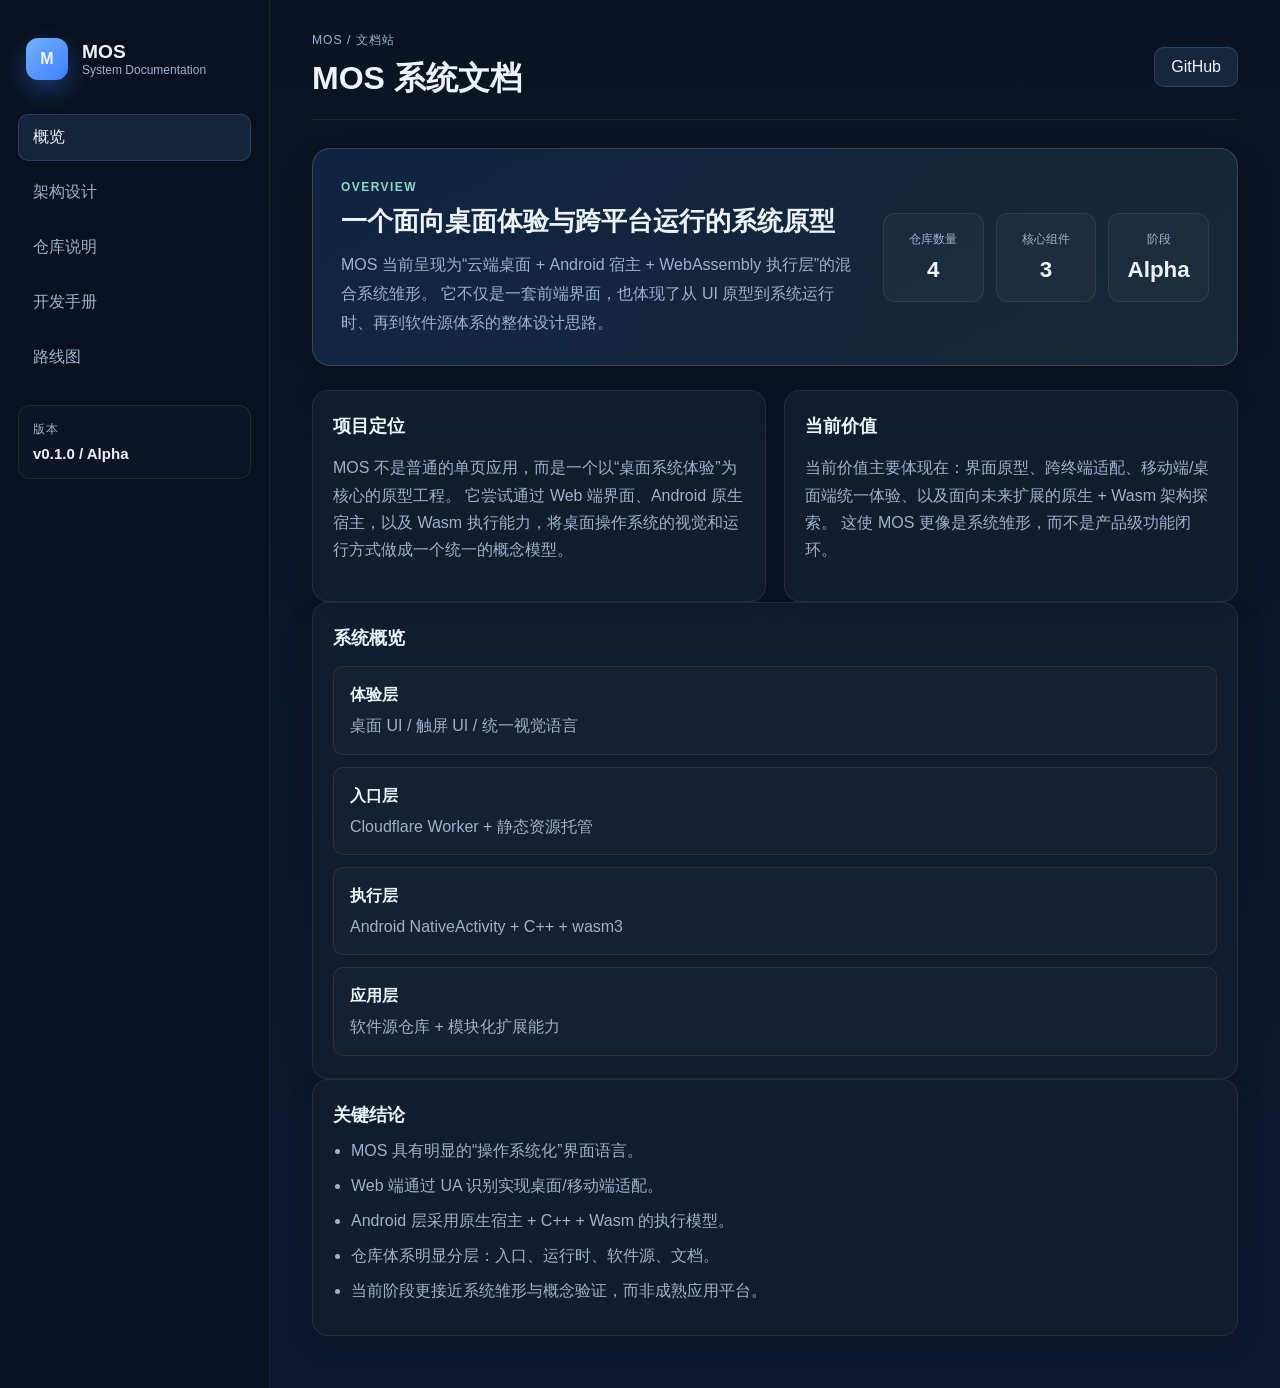
==== index.html @ e116a4de "为 mos-doc 创建 GitHub Pages 适配的完整文档站（含多页导航）" ====
<!doctype html>
<html lang="zh-CN">
  <head>
    <meta charset="utf-8" />
    <meta name="viewport" content="width=device-width, initial-scale=1" />
    <title>MOS 文档站</title>
    <meta name="description" content="MOS 系统文档站，适用于 GitHub Pages 的多页文档导航站点" />
    <link rel="stylesheet" href="./assets/style.css" />
  </head>
  <body>
    <div class="page-shell">
      <aside class="sidebar">
        <div class="brand-wrap">
          <div class="brand-mark">M</div>
          <div>
            <div class="brand-name">MOS</div>
            <div class="brand-subtitle">System Documentation</div>
          </div>
        </div>

        <nav class="nav" aria-label="主导航">
          <a class="nav-item active" href="./index.html">概览</a>
          <a class="nav-item" href="./architecture.html">架构设计</a>
          <a class="nav-item" href="./repos.html">仓库说明</a>
          <a class="nav-item" href="./development.html">开发手册</a>
          <a class="nav-item" href="./roadmap.html">路线图</a>
        </nav>

        <div class="mini-card">
          <div class="mini-label">版本</div>
          <div class="mini-value">v0.1.0 / Alpha</div>
        </div>
      </aside>

      <main class="content">
        <header class="topbar">
          <div>
            <div class="crumb">MOS / 文档站</div>
            <h1>MOS 系统文档</h1>
          </div>
          <a class="header-action" href="https://github.com/wurong10001" target="_blank" rel="noreferrer">GitHub</a>
        </header>

        <section class="hero">
          <div class="hero-text">
            <span class="eyebrow">Overview</span>
            <h2>一个面向桌面体验与跨平台运行的系统原型</h2>
            <p>
              MOS 当前呈现为“云端桌面 + Android 宿主 + WebAssembly 执行层”的混合系统雏形。
              它不仅是一套前端界面，也体现了从 UI 原型到系统运行时、再到软件源体系的整体设计思路。
            </p>
          </div>
          <div class="hero-panel">
            <div class="stat">
              <span>仓库数量</span>
              <strong>4</strong>
            </div>
            <div class="stat">
              <span>核心组件</span>
              <strong>3</strong>
            </div>
            <div class="stat">
              <span>阶段</span>
              <strong>Alpha</strong>
            </div>
          </div>
        </section>

        <section class="card-grid two-col">
          <article class="card">
            <h3>项目定位</h3>
            <p>
              MOS 不是普通的单页应用，而是一个以“桌面系统体验”为核心的原型工程。
              它尝试通过 Web 端界面、Android 原生宿主，以及 Wasm 执行能力，将桌面操作系统的视觉和运行方式做成一个统一的概念模型。
            </p>
          </article>

          <article class="card">
            <h3>当前价值</h3>
            <p>
              当前价值主要体现在：界面原型、跨终端适配、移动端/桌面端统一体验、以及面向未来扩展的原生 + Wasm 架构探索。
              这使 MOS 更像是系统雏形，而不是产品级功能闭环。
            </p>
          </article>
        </section>

        <section class="card">
          <h3>系统概览</h3>
          <div class="stack">
            <div class="stack-item">
              <span class="stack-title">体验层</span>
              <span>桌面 UI / 触屏 UI / 统一视觉语言</span>
            </div>
            <div class="stack-item">
              <span class="stack-title">入口层</span>
              <span>Cloudflare Worker + 静态资源托管</span>
            </div>
            <div class="stack-item">
              <span class="stack-title">执行层</span>
              <span>Android NativeActivity + C++ + wasm3</span>
            </div>
            <div class="stack-item">
              <span class="stack-title">应用层</span>
              <span>软件源仓库 + 模块化扩展能力</span>
            </div>
          </div>
        </section>

        <section class="card">
          <h3>关键结论</h3>
          <ul class="bullet-list">
            <li>MOS 具有明显的“操作系统化”界面语言。</li>
            <li>Web 端通过 UA 识别实现桌面/移动端适配。</li>
            <li>Android 层采用原生宿主 + C++ + Wasm 的执行模型。</li>
            <li>仓库体系明显分层：入口、运行时、软件源、文档。</li>
            <li>当前阶段更接近系统雏形与概念验证，而非成熟应用平台。</li>
          </ul>
        </section>
      </main>
    </div>
  </body>
</html>
---- assets/style.css ----
:root {
  --bg: #0b1220;
  --bg-soft: #101b2d;
  --panel: #121d2f;
  --panel-strong: #17263f;
  --line: rgba(255,255,255,0.08);
  --line-strong: rgba(255,255,255,0.15);
  --text: #edf4ff;
  --muted: #9eb2cc;
  --primary: #78b0ff;
  --primary-strong: #3c7fff;
  --accent: #8bd8c7;
  --shadow: rgba(0, 0, 0, 0.2);
}

* { box-sizing: border-box; }
html { scroll-behavior: smooth; }
body {
  margin: 0;
  min-height: 100vh;
  background: linear-gradient(180deg, #0a1321 0%, #0d1830 100%);
  color: var(--text);
  font-family: "Segoe UI", "PingFang SC", "Microsoft YaHei", sans-serif;
}

a { color: inherit; text-decoration: none; }

.page-shell {
  display: grid;
  grid-template-columns: 270px minmax(0, 1fr);
  min-height: 100vh;
}

.sidebar {
  background: rgba(10, 18, 32, 0.98);
  border-right: 1px solid var(--line);
  padding: 28px 18px;
}

.brand-wrap {
  display: flex;
  align-items: center;
  gap: 14px;
  padding: 10px 8px 24px;
}

.brand-mark {
  width: 42px;
  height: 42px;
  border-radius: 12px;
  background: linear-gradient(135deg, var(--primary), var(--primary-strong));
  display: grid;
  place-items: center;
  font-weight: 800;
  box-shadow: 0 10px 25px rgba(60, 127, 255, 0.35);
}

.brand-name {
  font-size: 1.2rem;
  font-weight: 700;
}

.brand-subtitle {
  color: var(--muted);
  font-size: 0.75rem;
}

.nav {
  display: grid;
  gap: 8px;
  margin-top: 10px;
}

.nav-item {
  display: block;
  padding: 12px 14px;
  border-radius: 10px;
  color: var(--muted);
  border: 1px solid transparent;
  transition: 0.2s ease;
}

.nav-item:hover,
.nav-item.active {
  background: rgba(120, 176, 255, 0.12);
  color: var(--text);
  border-color: rgba(120, 176, 255, 0.2);
}

.mini-card {
  margin-top: 24px;
  padding: 16px 14px;
  border: 1px solid var(--line);
  border-radius: 12px;
  background: rgba(255,255,255,0.02);
}

.mini-label {
  color: var(--muted);
  font-size: 0.72rem;
  margin-bottom: 8px;
  letter-spacing: 0.08em;
  text-transform: uppercase;
}

.mini-value {
  font-size: 0.94rem;
  font-weight: 600;
}

.content {
  padding: 32px 42px 52px;
}

.topbar {
  display: flex;
  justify-content: space-between;
  align-items: center;
  padding-bottom: 18px;
  border-bottom: 1px solid var(--line);
}

.crumb {
  color: var(--muted);
  font-size: 0.76rem;
  letter-spacing: 0.08em;
  text-transform: uppercase;
}

h1 {
  margin: 8px 0 0;
  font-size: clamp(2rem, 2vw, 2.5rem);
}

h2 {
  margin: 0 0 12px;
  font-size: clamp(1.6rem, 2vw, 2.2rem);
}

h3 {
  margin-top: 0;
  margin-bottom: 10px;
  font-size: 1.15rem;
}

.header-action {
  display: inline-flex;
  align-items: center;
  justify-content: center;
  padding: 10px 16px;
  border-radius: 10px;
  background: rgba(120, 176, 255, 0.12);
  border: 1px solid rgba(120, 176, 255, 0.2);
}

.hero {
  margin-top: 28px;
  display: grid;
  grid-template-columns: 1.6fr 1fr;
  gap: 20px;
  background: linear-gradient(135deg, rgba(60,127,255,0.14), rgba(139,216,199,0.1));
  border: 1px solid var(--line-strong);
  border-radius: 18px;
  padding: 28px;
  box-shadow: 0 20px 35px var(--shadow);
}

.eyebrow {
  display: inline-block;
  margin-bottom: 10px;
  color: var(--accent);
  font-size: 0.75rem;
  font-weight: 700;
  letter-spacing: 0.12em;
  text-transform: uppercase;
}

.hero-text p {
  color: var(--muted);
  line-height: 1.8;
  margin: 0;
}

.hero-panel {
  display: grid;
  grid-template-columns: repeat(3, minmax(0, 1fr));
  gap: 12px;
  align-content: center;
}

.stat {
  padding: 18px 14px;
  border: 1px solid var(--line);
  border-radius: 12px;
  background: rgba(255,255,255,0.03);
  text-align: center;
}

.stat span {
  display: block;
  color: var(--muted);
  font-size: 0.72rem;
  margin-bottom: 10px;
}

.stat strong {
  font-size: 1.4rem;
}

.card-grid {
  display: grid;
  gap: 18px;
  margin-top: 24px;
}

.two-col {
  grid-template-columns: repeat(2, minmax(0, 1fr));
}

.card {
  background: rgba(18, 29, 47, 0.9);
  border: 1px solid var(--line);
  border-radius: 16px;
  padding: 22px 20px;
  box-shadow: 0 12px 30px rgba(0,0,0,0.12);
}

.card p,
.card li,
.card span {
  color: var(--muted);
  line-height: 1.7;
}

.stack {
  display: grid;
  gap: 12px;
  margin-top: 16px;
}

.stack-item {
  display: grid;
  gap: 4px;
  padding: 14px 16px;
  border: 1px solid var(--line);
  border-radius: 10px;
  background: rgba(255,255,255,0.02);
}

.stack-title {
  color: var(--text) !important;
  font-weight: 700;
}

.bullet-list,
.number-list {
  margin: 8px 0 0 18px;
  padding: 0;
}

.bullet-list li,
.number-list li {
  margin-bottom: 8px;
}

.compact li {
  margin-bottom: 6px;
}

.code-block {
  margin: 14px 0 0;
  padding: 16px 18px;
  border-radius: 12px;
  background: rgba(6, 11, 22, 0.8);
  border: 1px solid var(--line);
  color: #dfefff;
  font-family: "Consolas", "SFMono-Regular", monospace;
  white-space: pre-wrap;
  overflow-x: auto;
}

.layer-diagram {
  display: grid;
  grid-template-columns: repeat(4, minmax(0, 1fr));
  gap: 12px;
  margin-top: 18px;
}

.layer-box {
  display: grid;
  gap: 10px;
  padding: 18px 14px;
  min-height: 110px;
  border: 1px solid var(--line);
  border-radius: 12px;
  background: rgba(255,255,255,0.02);
}

.layer-name {
  color: var(--text) !important;
  font-weight: 700;
}

.milestone {
  min-height: 180px;
}

.phase {
  display: inline-block;
  margin-bottom: 8px;
  padding: 5px 10px;
  border-radius: 999px;
  background: rgba(139,216,199,0.12);
  color: var(--accent);
  font-size: 0.72rem;
  letter-spacing: 0.08em;
  text-transform: uppercase;
}

@media (max-width: 980px) {
  .page-shell {
    grid-template-columns: 1fr;
  }

  .sidebar {
    border-right: 0;
    border-bottom: 1px solid var(--line);
  }

  .content {
    padding: 24px 18px 40px;
  }

  .hero,
  .two-col,
  .layer-diagram {
    grid-template-columns: 1fr;
  }

  .hero-panel {
    grid-template-columns: repeat(3, minmax(0, 1fr));
  }
}

@media (max-width: 620px) {
  .hero-panel {
    grid-template-columns: 1fr;
  }

  .topbar {
    flex-direction: column;
    align-items: flex-start;
    gap: 12px;
  }
}
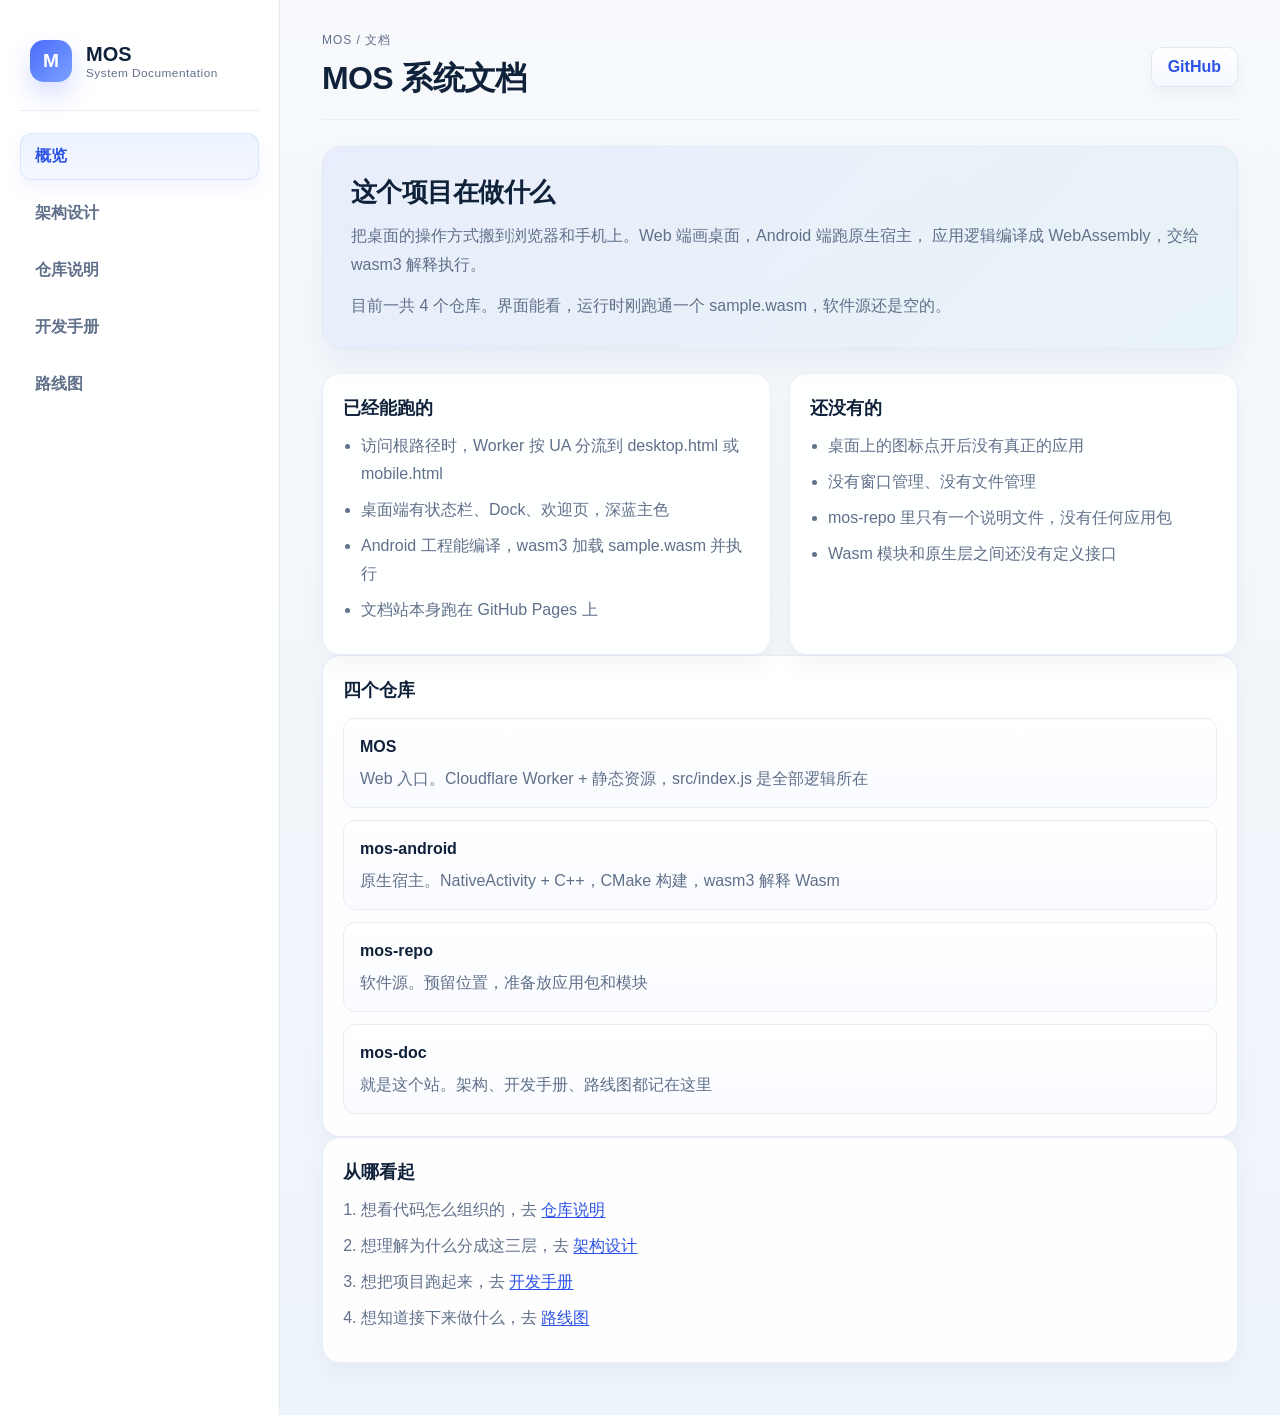
==== commit 58ce8f32: "重写文档站文案：改用具体事实描述现状，去掉空泛总结与装饰性模块" ====
--- a/index.html
+++ b/index.html
@@ -3,8 +3,8 @@
   <head>
     <meta charset="utf-8" />
     <meta name="viewport" content="width=device-width, initial-scale=1" />
-    <title>MOS 文档站</title>
-    <meta name="description" content="MOS 系统文档站，适用于 GitHub Pages 的多页文档导航站点" />
+    <title>MOS 文档</title>
+    <meta name="description" content="MOS 系统文档：Web 桌面入口、Android 原生宿主与 Wasm 运行时的现状说明" />
     <link rel="stylesheet" href="./assets/style.css" />
   </head>
   <body>
@@ -25,17 +25,12 @@
           <a class="nav-item" href="./development.html">开发手册</a>
           <a class="nav-item" href="./roadmap.html">路线图</a>
         </nav>
-
-        <div class="mini-card">
-          <div class="mini-label">版本</div>
-          <div class="mini-value">v0.1.0 / Alpha</div>
-        </div>
       </aside>
 
       <main class="content">
         <header class="topbar">
           <div>
-            <div class="crumb">MOS / 文档站</div>
+            <div class="crumb">MOS / 文档</div>
             <h1>MOS 系统文档</h1>
           </div>
           <a class="header-action" href="https://github.com/wurong10001" target="_blank" rel="noreferrer">GitHub</a>
@@ -43,329 +38,71 @@
 
         <section class="hero">
           <div class="hero-text">
-            <span class="eyebrow">Overview</span>
-            <h2>一个面向桌面体验与跨平台运行的系统原型</h2>
+            <h2>这个项目在做什么</h2>
             <p>
-              MOS 当前呈现为“云端桌面 + Android 宿主 + WebAssembly 执行层”的混合系统雏形。
-              它不仅是一套前端界面，也体现了从 UI 原型到系统运行时、再到软件源体系的整体设计思路。
+              把桌面的操作方式搬到浏览器和手机上。Web 端画桌面，Android 端跑原生宿主，
+              应用逻辑编译成 WebAssembly，交给 wasm3 解释执行。
             </p>
-          </div>
-          <div class="hero-panel">
-            <div class="stat">
-              <span>仓库数量</span>
-              <strong>4</strong>
-            </div>
-            <div class="stat">
-              <span>核心组件</span>
-              <strong>3</strong>
-            </div>
-            <div class="stat">
-              <span>阶段</span>
-              <strong>Alpha</strong>
-            </div>
+            <p>
+              目前一共 4 个仓库。界面能看，运行时刚跑通一个 sample.wasm，软件源还是空的。
+            </p>
           </div>
         </section>
 
         <section class="card-grid two-col">
           <article class="card">
-            <h3>项目定位</h3>
-            <p>
-              MOS 不是普通的单页应用，而是一个以“桌面系统体验”为核心的原型工程。
-              它尝试通过 Web 端界面、Android 原生宿主，以及 Wasm 执行能力，将桌面操作系统的视觉和运行方式做成一个统一的概念模型。
-            </p>
+            <h3>已经能跑的</h3>
+            <ul class="bullet-list">
+              <li>访问根路径时，Worker 按 UA 分流到 desktop.html 或 mobile.html</li>
+              <li>桌面端有状态栏、Dock、欢迎页，深蓝主色</li>
+              <li>Android 工程能编译，wasm3 加载 sample.wasm 并执行</li>
+              <li>文档站本身跑在 GitHub Pages 上</li>
+            </ul>
           </article>
 
           <article class="card">
-            <h3>当前价值</h3>
-            <p>
-              当前价值主要体现在：界面原型、跨终端适配、移动端/桌面端统一体验、以及面向未来扩展的原生 + Wasm 架构探索。
-              这使 MOS 更像是系统雏形，而不是产品级功能闭环。
-            </p>
+            <h3>还没有的</h3>
+            <ul class="bullet-list">
+              <li>桌面上的图标点开后没有真正的应用</li>
+              <li>没有窗口管理、没有文件管理</li>
+              <li>mos-repo 里只有一个说明文件，没有任何应用包</li>
+              <li>Wasm 模块和原生层之间还没有定义接口</li>
+            </ul>
           </article>
         </section>
 
         <section class="card">
-          <h3>系统概览</h3>
+          <h3>四个仓库</h3>
           <div class="stack">
             <div class="stack-item">
-              <span class="stack-title">体验层</span>
-              <span>桌面 UI / 触屏 UI / 统一视觉语言</span>
+              <span class="stack-title">MOS</span>
+              <span>Web 入口。Cloudflare Worker + 静态资源，src/index.js 是全部逻辑所在</span>
             </div>
             <div class="stack-item">
-              <span class="stack-title">入口层</span>
-              <span>Cloudflare Worker + 静态资源托管</span>
+              <span class="stack-title">mos-android</span>
+              <span>原生宿主。NativeActivity + C++，CMake 构建，wasm3 解释 Wasm</span>
             </div>
             <div class="stack-item">
-              <span class="stack-title">执行层</span>
-              <span>Android NativeActivity + C++ + wasm3</span>
+              <span class="stack-title">mos-repo</span>
+              <span>软件源。预留位置，准备放应用包和模块</span>
             </div>
             <div class="stack-item">
-              <span class="stack-title">应用层</span>
-              <span>软件源仓库 + 模块化扩展能力</span>
+              <span class="stack-title">mos-doc</span>
+              <span>就是这个站。架构、开发手册、路线图都记在这里</span>
             </div>
           </div>
         </section>
 
         <section class="card">
-          <h3>关键结论</h3>
-          <ul class="bullet-list">
-            <li>MOS 具有明显的“操作系统化”界面语言。</li>
-            <li>Web 端通过 UA 识别实现桌面/移动端适配。</li>
-            <li>Android 层采用原生宿主 + C++ + Wasm 的执行模型。</li>
-            <li>仓库体系明显分层：入口、运行时、软件源、文档。</li>
-            <li>当前阶段更接近系统雏形与概念验证，而非成熟应用平台。</li>
-          </ul>
+          <h3>从哪看起</h3>
+          <ol class="number-list">
+            <li>想看代码怎么组织的，去 <a href="./repos.html">仓库说明</a></li>
+            <li>想理解为什么分成这三层，去 <a href="./architecture.html">架构设计</a></li>
+            <li>想把项目跑起来，去 <a href="./development.html">开发手册</a></li>
+            <li>想知道接下来做什么，去 <a href="./roadmap.html">路线图</a></li>
+          </ol>
         </section>
       </main>
     </div>
   </body>
 </html>
-
-
-
-
-
-
-
-
-
-
-
-
-
-
-
-
-
-
-
-
-
-
-
-
-
-
-
-
-
-
-
-
-
-
-
-
-
-
-
-
-
-
-
-
-
-
-
-
-
-
-
-
-
-
-
-
-
-
-
-
-
-
-
-
-
-
-
-
-
-
-
-
-
-
-
-
-
-
-
-
-
-
-
-
-
-
-
-
-
-
-
-
-
-
-
-
-
-
-
-
-
-
-
-
-
-
-
-
-
-
-
-
-
-
-
-
-
-
-
-
-
-
-
-
-
-
-
-
-
-
-
-
-
-
-
-
-
-
-
-
-
-
-
-
-
-
-
-
-
-
-
-
-
-
-
-
-
-
-
-
-
-
-
-
-
-
-
-
-
-
-
-
-
-
-
-
-
-
-
-
-
-
-
-
-
-
-
-
-
-
-
-
-
-
-
-
-
-
-
-
-
-
-
-
-
-
-
-
-
-
-
-
-
-
-
-
-
-
-
-
-
-
-
-
-
-
-
-
-
-
-
-
-
-
-
-
-
-
-
-
-
-
-
-
-
-
-
-
-
--- a/assets/style.css
+++ b/assets/style.css
@@ -1,16 +1,20 @@
 :root {
-  --bg: #0b1220;
-  --bg-soft: #101b2d;
-  --panel: #121d2f;
-  --panel-strong: #17263f;
-  --line: rgba(255,255,255,0.08);
-  --line-strong: rgba(255,255,255,0.15);
-  --text: #edf4ff;
-  --muted: #9eb2cc;
-  --primary: #78b0ff;
-  --primary-strong: #3c7fff;
-  --accent: #8bd8c7;
-  --shadow: rgba(0, 0, 0, 0.2);
+  --bg: #f5f7fb;
+  --bg-strong: #eef3fb;
+  --panel: #ffffff;
+  --panel-soft: #f8fbff;
+  --line: #e8edf5;
+  --line-strong: #dfe9f4;
+  --text: #1f2d3d;
+  --text-strong: #10213a;
+  --muted: #60708a;
+  --primary: #4b6bfb;
+  --primary-soft: #edf3ff;
+  --primary-strong: #2d53e6;
+  --accent: #18b4a7;
+  --warning: #fbbf24;
+  --shadow: rgba(31, 45, 61, 0.08);
+  --shadow-strong: rgba(31, 45, 61, 0.12);
 }
 
 * { box-sizing: border-box; }
@@ -18,94 +22,86 @@
 body {
   margin: 0;
   min-height: 100vh;
-  background: linear-gradient(180deg, #0a1321 0%, #0d1830 100%);
+  background: linear-gradient(180deg, #f7f9fc 0%, #eef4fb 100%);
   color: var(--text);
-  font-family: "Segoe UI", "PingFang SC", "Microsoft YaHei", sans-serif;
+  font-family: "Segoe UI", "PingFang SC", "Microsoft YaHei", "Helvetica Neue", sans-serif;
 }
 
 a { color: inherit; text-decoration: none; }
 
 .page-shell {
   display: grid;
-  grid-template-columns: 270px minmax(0, 1fr);
+  grid-template-columns: 280px minmax(0, 1fr);
   min-height: 100vh;
 }
 
 .sidebar {
-  background: rgba(10, 18, 32, 0.98);
+  background: rgba(255, 255, 255, 0.96);
   border-right: 1px solid var(--line);
-  padding: 28px 18px;
+  padding: 28px 20px;
+  box-shadow: inset -1px 0 0 rgba(30, 41, 59, 0.02);
 }
 
 .brand-wrap {
   display: flex;
   align-items: center;
   gap: 14px;
-  padding: 10px 8px 24px;
+  padding: 12px 10px 28px;
+  border-bottom: 1px solid var(--line);
 }
 
 .brand-mark {
   width: 42px;
   height: 42px;
-  border-radius: 12px;
-  background: linear-gradient(135deg, var(--primary), var(--primary-strong));
+  border-radius: 14px;
+  background: linear-gradient(135deg, var(--primary), #7aa2ff);
+  color: #fff;
   display: grid;
   place-items: center;
   font-weight: 800;
-  box-shadow: 0 10px 25px rgba(60, 127, 255, 0.35);
+  font-size: 1.2rem;
+  box-shadow: 0 12px 24px rgba(75, 107, 251, 0.22);
 }
 
 .brand-name {
-  font-size: 1.2rem;
-  font-weight: 700;
+  font-size: 1.25rem;
+  font-weight: 700;
+  color: var(--text-strong);
 }
 
 .brand-subtitle {
   color: var(--muted);
-  font-size: 0.75rem;
+  font-size: 0.74rem;
+  letter-spacing: 0.04em;
 }
 
 .nav {
   display: grid;
-  gap: 8px;
-  margin-top: 10px;
+  gap: 10px;
+  margin-top: 22px;
 }
 
 .nav-item {
   display: block;
   padding: 12px 14px;
-  border-radius: 10px;
+  border-radius: 12px;
   color: var(--muted);
   border: 1px solid transparent;
-  transition: 0.2s ease;
-}
-
-.nav-item:hover,
+  transition: all 0.2s ease;
+  font-weight: 600;
+}
+
+.nav-item:hover {
+  background: var(--primary-soft);
+  border-color: rgba(75, 107, 251, 0.1);
+  color: var(--primary-strong);
+}
+
 .nav-item.active {
-  background: rgba(120, 176, 255, 0.12);
-  color: var(--text);
-  border-color: rgba(120, 176, 255, 0.2);
-}
-
-.mini-card {
-  margin-top: 24px;
-  padding: 16px 14px;
-  border: 1px solid var(--line);
-  border-radius: 12px;
-  background: rgba(255,255,255,0.02);
-}
-
-.mini-label {
-  color: var(--muted);
-  font-size: 0.72rem;
-  margin-bottom: 8px;
-  letter-spacing: 0.08em;
-  text-transform: uppercase;
-}
-
-.mini-value {
-  font-size: 0.94rem;
-  font-weight: 600;
+  background: linear-gradient(180deg, var(--primary-soft) 0%, #f3f7ff 100%);
+  border-color: rgba(75, 107, 251, 0.12);
+  color: var(--primary-strong);
+  box-shadow: 0 8px 18px rgba(75, 107, 251, 0.08);
 }
 
 .content {
@@ -122,25 +118,30 @@
 
 .crumb {
   color: var(--muted);
-  font-size: 0.76rem;
+  font-size: 0.75rem;
   letter-spacing: 0.08em;
   text-transform: uppercase;
 }
 
 h1 {
   margin: 8px 0 0;
-  font-size: clamp(2rem, 2vw, 2.5rem);
+  color: var(--text-strong);
+  font-size: clamp(2rem, 2vw, 2.4rem);
+  letter-spacing: -0.02em;
 }
 
 h2 {
   margin: 0 0 12px;
-  font-size: clamp(1.6rem, 2vw, 2.2rem);
+  color: var(--text-strong);
+  font-size: clamp(1.6rem, 2vw, 2.1rem);
+  letter-spacing: -0.02em;
 }
 
 h3 {
   margin-top: 0;
-  margin-bottom: 10px;
-  font-size: 1.15rem;
+  margin-bottom: 12px;
+  color: var(--text-strong);
+  font-size: 1.12rem;
 }
 
 .header-action {
@@ -149,30 +150,22 @@
   justify-content: center;
   padding: 10px 16px;
   border-radius: 10px;
-  background: rgba(120, 176, 255, 0.12);
-  border: 1px solid rgba(120, 176, 255, 0.2);
+  background: linear-gradient(180deg, #ffffff 0%, #f5f8ff 100%);
+  border: 1px solid var(--line-strong);
+  color: var(--primary-strong);
+  font-weight: 700;
+  box-shadow: 0 8px 14px rgba(17, 24, 39, 0.04);
 }
 
 .hero {
-  margin-top: 28px;
-  display: grid;
-  grid-template-columns: 1.6fr 1fr;
-  gap: 20px;
-  background: linear-gradient(135deg, rgba(60,127,255,0.14), rgba(139,216,199,0.1));
+  margin-top: 26px;
+  display: grid;
+  grid-template-columns: 1fr;
+  background: linear-gradient(135deg, rgba(75,107,251,0.08), rgba(24,180,167,0.06));
   border: 1px solid var(--line-strong);
-  border-radius: 18px;
+  border-radius: 20px;
   padding: 28px;
-  box-shadow: 0 20px 35px var(--shadow);
-}
-
-.eyebrow {
-  display: inline-block;
-  margin-bottom: 10px;
-  color: var(--accent);
-  font-size: 0.75rem;
-  font-weight: 700;
-  letter-spacing: 0.12em;
-  text-transform: uppercase;
+  box-shadow: 0 18px 30px rgba(93, 116, 148, 0.08);
 }
 
 .hero-text p {
@@ -181,30 +174,8 @@
   margin: 0;
 }
 
-.hero-panel {
-  display: grid;
-  grid-template-columns: repeat(3, minmax(0, 1fr));
-  gap: 12px;
-  align-content: center;
-}
-
-.stat {
-  padding: 18px 14px;
-  border: 1px solid var(--line);
-  border-radius: 12px;
-  background: rgba(255,255,255,0.03);
-  text-align: center;
-}
-
-.stat span {
-  display: block;
-  color: var(--muted);
-  font-size: 0.72rem;
-  margin-bottom: 10px;
-}
-
-.stat strong {
-  font-size: 1.4rem;
+.hero-text p + p {
+  margin-top: 12px;
 }
 
 .card-grid {
@@ -218,18 +189,22 @@
 }
 
 .card {
-  background: rgba(18, 29, 47, 0.9);
-  border: 1px solid var(--line);
-  border-radius: 16px;
+  background: rgba(255,255,255,0.95);
+  border: 1px solid var(--line);
+  border-radius: 18px;
   padding: 22px 20px;
-  box-shadow: 0 12px 30px rgba(0,0,0,0.12);
+  box-shadow: 0 12px 22px rgba(15, 23, 42, 0.04);
 }
 
 .card p,
 .card li,
 .card span {
   color: var(--muted);
-  line-height: 1.7;
+  line-height: 1.75;
+}
+
+.en-line {
+  margin-top: 10px;
 }
 
 .stack {
@@ -243,18 +218,18 @@
   gap: 4px;
   padding: 14px 16px;
   border: 1px solid var(--line);
-  border-radius: 10px;
-  background: rgba(255,255,255,0.02);
+  border-radius: 12px;
+  background: linear-gradient(180deg, #ffffff 0%, #f9fbff 100%);
 }
 
 .stack-title {
-  color: var(--text) !important;
+  color: var(--text-strong) !important;
   font-weight: 700;
 }
 
 .bullet-list,
 .number-list {
-  margin: 8px 0 0 18px;
+  margin: 10px 0 0 18px;
   padding: 0;
 }
 
@@ -271,9 +246,9 @@
   margin: 14px 0 0;
   padding: 16px 18px;
   border-radius: 12px;
-  background: rgba(6, 11, 22, 0.8);
-  border: 1px solid var(--line);
-  color: #dfefff;
+  background: #f6f8ff;
+  border: 1px solid var(--line);
+  color: #16314d;
   font-family: "Consolas", "SFMono-Regular", monospace;
   white-space: pre-wrap;
   overflow-x: auto;
@@ -292,12 +267,13 @@
   padding: 18px 14px;
   min-height: 110px;
   border: 1px solid var(--line);
-  border-radius: 12px;
-  background: rgba(255,255,255,0.02);
+  border-radius: 14px;
+  background: linear-gradient(180deg, #ffffff 0%, #f8fbff 100%);
+  box-shadow: inset 0 1px 0 rgba(255,255,255,0.8);
 }
 
 .layer-name {
-  color: var(--text) !important;
+  color: var(--text-strong) !important;
   font-weight: 700;
 }
 
@@ -310,11 +286,67 @@
   margin-bottom: 8px;
   padding: 5px 10px;
   border-radius: 999px;
-  background: rgba(139,216,199,0.12);
-  color: var(--accent);
+  background: rgba(24,180,167,0.12);
+  color: #0d8e80;
   font-size: 0.72rem;
+  font-weight: 700;
   letter-spacing: 0.08em;
   text-transform: uppercase;
+}
+
+code {
+  padding: 1px 5px;
+  border-radius: 5px;
+  background: #eef3ff;
+  color: #16314d;
+  font-family: "Consolas", "SFMono-Regular", monospace;
+  font-size: 0.9em;
+}
+
+.card a {
+  color: var(--primary-strong);
+  text-decoration: underline;
+  text-underline-offset: 2px;
+}
+
+.content > p {
+  margin: 22px 0 0;
+  color: var(--muted);
+  line-height: 1.8;
+}
+
+.phase.doing {
+  background: rgba(251, 191, 36, 0.18);
+  color: #a16207;
+}
+
+.table-wrap {
+  margin-top: 16px;
+  overflow-x: auto;
+}
+
+.spec-table {
+  width: 100%;
+  border-collapse: collapse;
+  background: #ffffff;
+  border: 1px solid var(--line);
+  border-radius: 12px;
+  overflow: hidden;
+}
+
+.spec-table th,
+.spec-table td {
+  padding: 12px 14px;
+  border: 1px solid var(--line);
+  text-align: left;
+  vertical-align: top;
+  color: var(--muted);
+}
+
+.spec-table th {
+  color: var(--text-strong);
+  background: linear-gradient(180deg, #f9fbff 0%, #f1f6ff 100%);
+  font-weight: 700;
 }
 
 @media (max-width: 980px) {
@@ -331,22 +363,13 @@
     padding: 24px 18px 40px;
   }
 
-  .hero,
   .two-col,
   .layer-diagram {
     grid-template-columns: 1fr;
   }
-
-  .hero-panel {
-    grid-template-columns: repeat(3, minmax(0, 1fr));
-  }
 }
 
 @media (max-width: 620px) {
-  .hero-panel {
-    grid-template-columns: 1fr;
-  }
-
   .topbar {
     flex-direction: column;
     align-items: flex-start;
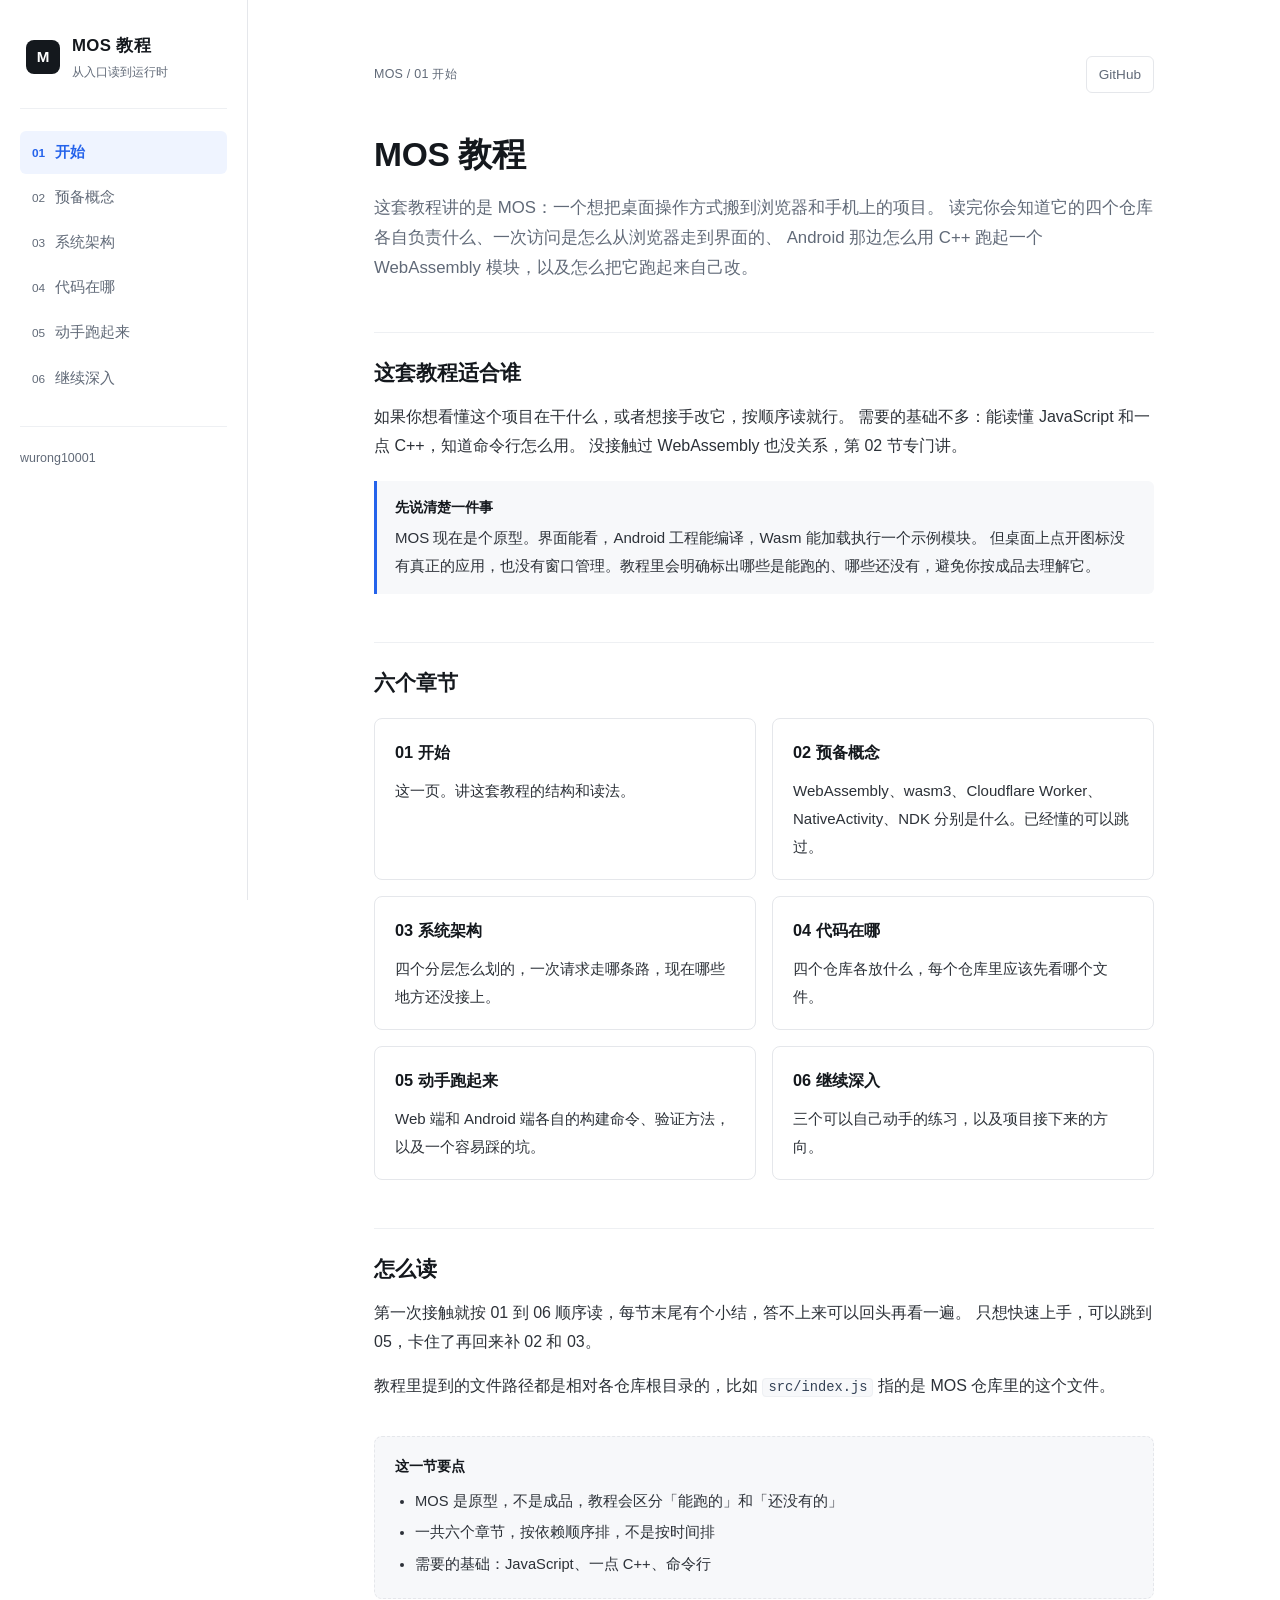
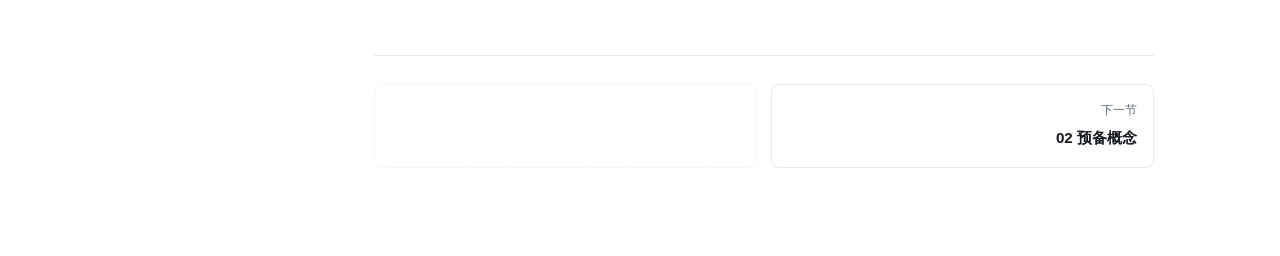
==== commit 59d71f32: "文档站改为教学教程结构：纯白阅读型排版，六章节顺序编排，新增预备概念页" ====
--- a/index.html
+++ b/index.html
@@ -3,8 +3,8 @@
   <head>
     <meta charset="utf-8" />
     <meta name="viewport" content="width=device-width, initial-scale=1" />
-    <title>MOS 文档</title>
-    <meta name="description" content="MOS 系统文档：Web 桌面入口、Android 原生宿主与 Wasm 运行时的现状说明" />
+    <title>MOS 教程 · 开始</title>
+    <meta name="description" content="MOS 系统教程：从 Web 桌面入口、Android 原生宿主到 Wasm 运行时，按章节讲清楚这套系统是怎么搭起来的" />
     <link rel="stylesheet" href="./assets/style.css" />
   </head>
   <body>
@@ -13,95 +13,109 @@
         <div class="brand-wrap">
           <div class="brand-mark">M</div>
           <div>
-            <div class="brand-name">MOS</div>
-            <div class="brand-subtitle">System Documentation</div>
+            <div class="brand-name">MOS 教程</div>
+            <div class="brand-subtitle">从入口读到运行时</div>
           </div>
         </div>
 
-        <nav class="nav" aria-label="主导航">
-          <a class="nav-item active" href="./index.html">概览</a>
-          <a class="nav-item" href="./architecture.html">架构设计</a>
-          <a class="nav-item" href="./repos.html">仓库说明</a>
-          <a class="nav-item" href="./development.html">开发手册</a>
-          <a class="nav-item" href="./roadmap.html">路线图</a>
+        <nav class="nav" aria-label="章节导航">
+          <a class="nav-item active" href="./index.html"><span class="nav-no">01</span>开始</a>
+          <a class="nav-item" href="./concepts.html"><span class="nav-no">02</span>预备概念</a>
+          <a class="nav-item" href="./architecture.html"><span class="nav-no">03</span>系统架构</a>
+          <a class="nav-item" href="./repos.html"><span class="nav-no">04</span>代码在哪</a>
+          <a class="nav-item" href="./development.html"><span class="nav-no">05</span>动手跑起来</a>
+          <a class="nav-item" href="./roadmap.html"><span class="nav-no">06</span>继续深入</a>
         </nav>
+
+        <div class="sidebar-foot">
+          <a href="https://github.com/wurong10001" target="_blank" rel="noreferrer">wurong10001</a>
+        </div>
       </aside>
 
       <main class="content">
-        <header class="topbar">
-          <div>
-            <div class="crumb">MOS / 文档</div>
-            <h1>MOS 系统文档</h1>
-          </div>
-          <a class="header-action" href="https://github.com/wurong10001" target="_blank" rel="noreferrer">GitHub</a>
-        </header>
+        <div class="wrap">
+          <header class="topbar">
+            <div class="crumb">MOS / 01 开始</div>
+            <a class="header-action" href="https://github.com/wurong10001" target="_blank" rel="noreferrer">GitHub</a>
+          </header>
 
-        <section class="hero">
-          <div class="hero-text">
-            <h2>这个项目在做什么</h2>
+          <h1>MOS 教程</h1>
+
+          <p class="lead">
+            这套教程讲的是 MOS：一个想把桌面操作方式搬到浏览器和手机上的项目。
+            读完你会知道它的四个仓库各自负责什么、一次访问是怎么从浏览器走到界面的、
+            Android 那边怎么用 C++ 跑起一个 WebAssembly 模块，以及怎么把它跑起来自己改。
+          </p>
+
+          <h2>这套教程适合谁</h2>
+          <p>
+            如果你想看懂这个项目在干什么，或者想接手改它，按顺序读就行。
+            需要的基础不多：能读懂 JavaScript 和一点 C++，知道命令行怎么用。
+            没接触过 WebAssembly 也没关系，第 02 节专门讲。
+          </p>
+
+          <div class="callout">
+            <span class="label">先说清楚一件事</span>
             <p>
-              把桌面的操作方式搬到浏览器和手机上。Web 端画桌面，Android 端跑原生宿主，
-              应用逻辑编译成 WebAssembly，交给 wasm3 解释执行。
-            </p>
-            <p>
-              目前一共 4 个仓库。界面能看，运行时刚跑通一个 sample.wasm，软件源还是空的。
+              MOS 现在是个原型。界面能看，Android 工程能编译，Wasm 能加载执行一个示例模块。
+              但桌面上点开图标没有真正的应用，也没有窗口管理。教程里会明确标出哪些是能跑的、哪些还没有，避免你按成品去理解它。
             </p>
           </div>
-        </section>
 
-        <section class="card-grid two-col">
-          <article class="card">
-            <h3>已经能跑的</h3>
-            <ul class="bullet-list">
-              <li>访问根路径时，Worker 按 UA 分流到 desktop.html 或 mobile.html</li>
-              <li>桌面端有状态栏、Dock、欢迎页，深蓝主色</li>
-              <li>Android 工程能编译，wasm3 加载 sample.wasm 并执行</li>
-              <li>文档站本身跑在 GitHub Pages 上</li>
+          <h2>六个章节</h2>
+          <div class="card-grid two-col">
+            <article class="card">
+              <h3>01 开始</h3>
+              <p>这一页。讲这套教程的结构和读法。</p>
+            </article>
+            <article class="card">
+              <h3>02 预备概念</h3>
+              <p>WebAssembly、wasm3、Cloudflare Worker、NativeActivity、NDK 分别是什么。已经懂的可以跳过。</p>
+            </article>
+            <article class="card">
+              <h3>03 系统架构</h3>
+              <p>四个分层怎么划的，一次请求走哪条路，现在哪些地方还没接上。</p>
+            </article>
+            <article class="card">
+              <h3>04 代码在哪</h3>
+              <p>四个仓库各放什么，每个仓库里应该先看哪个文件。</p>
+            </article>
+            <article class="card">
+              <h3>05 动手跑起来</h3>
+              <p>Web 端和 Android 端各自的构建命令、验证方法，以及一个容易踩的坑。</p>
+            </article>
+            <article class="card">
+              <h3>06 继续深入</h3>
+              <p>三个可以自己动手的练习，以及项目接下来的方向。</p>
+            </article>
+          </div>
+
+          <h2>怎么读</h2>
+          <p>
+            第一次接触就按 01 到 06 顺序读，每节末尾有个小结，答不上来可以回头再看一遍。
+            只想快速上手，可以跳到 05，卡住了再回来补 02 和 03。
+          </p>
+          <p>
+            教程里提到的文件路径都是相对各仓库根目录的，比如 <code>src/index.js</code> 指的是 MOS 仓库里的这个文件。
+          </p>
+
+          <div class="check">
+            <h3>这一节要点</h3>
+            <ul>
+              <li>MOS 是原型，不是成品，教程会区分「能跑的」和「还没有的」</li>
+              <li>一共六个章节，按依赖顺序排，不是按时间排</li>
+              <li>需要的基础：JavaScript、一点 C++、命令行</li>
             </ul>
-          </article>
+          </div>
 
-          <article class="card">
-            <h3>还没有的</h3>
-            <ul class="bullet-list">
-              <li>桌面上的图标点开后没有真正的应用</li>
-              <li>没有窗口管理、没有文件管理</li>
-              <li>mos-repo 里只有一个说明文件，没有任何应用包</li>
-              <li>Wasm 模块和原生层之间还没有定义接口</li>
-            </ul>
-          </article>
-        </section>
-
-        <section class="card">
-          <h3>四个仓库</h3>
-          <div class="stack">
-            <div class="stack-item">
-              <span class="stack-title">MOS</span>
-              <span>Web 入口。Cloudflare Worker + 静态资源，src/index.js 是全部逻辑所在</span>
-            </div>
-            <div class="stack-item">
-              <span class="stack-title">mos-android</span>
-              <span>原生宿主。NativeActivity + C++，CMake 构建，wasm3 解释 Wasm</span>
-            </div>
-            <div class="stack-item">
-              <span class="stack-title">mos-repo</span>
-              <span>软件源。预留位置，准备放应用包和模块</span>
-            </div>
-            <div class="stack-item">
-              <span class="stack-title">mos-doc</span>
-              <span>就是这个站。架构、开发手册、路线图都记在这里</span>
-            </div>
-          </div>
-        </section>
-
-        <section class="card">
-          <h3>从哪看起</h3>
-          <ol class="number-list">
-            <li>想看代码怎么组织的，去 <a href="./repos.html">仓库说明</a></li>
-            <li>想理解为什么分成这三层，去 <a href="./architecture.html">架构设计</a></li>
-            <li>想把项目跑起来，去 <a href="./development.html">开发手册</a></li>
-            <li>想知道接下来做什么，去 <a href="./roadmap.html">路线图</a></li>
-          </ol>
-        </section>
+          <nav class="pager">
+            <div class="pager-empty"></div>
+            <a class="pager-item pager-next" href="./concepts.html">
+              <span>下一节</span>
+              <strong>02 预备概念</strong>
+            </a>
+          </nav>
+        </div>
       </main>
     </div>
   </body>
--- a/assets/style.css
+++ b/assets/style.css
@@ -1,236 +1,306 @@
 :root {
-  --bg: #f5f7fb;
-  --bg-strong: #eef3fb;
-  --panel: #ffffff;
-  --panel-soft: #f8fbff;
-  --line: #e8edf5;
-  --line-strong: #dfe9f4;
-  --text: #1f2d3d;
-  --text-strong: #10213a;
-  --muted: #60708a;
-  --primary: #4b6bfb;
-  --primary-soft: #edf3ff;
-  --primary-strong: #2d53e6;
-  --accent: #18b4a7;
-  --warning: #fbbf24;
-  --shadow: rgba(31, 45, 61, 0.08);
-  --shadow-strong: rgba(31, 45, 61, 0.12);
+  --bg: #ffffff;
+  --soft: #f7f8fa;
+  --line: #e5e7eb;
+  --line-soft: #eef0f3;
+  --text: #2c3138;
+  --text-strong: #14181d;
+  --muted: #616a78;
+  --primary: #2563eb;
+  --primary-soft: #eff4ff;
+  --code-bg: #f7f8fa;
 }
 
 * { box-sizing: border-box; }
+
 html { scroll-behavior: smooth; }
+
 body {
   margin: 0;
   min-height: 100vh;
-  background: linear-gradient(180deg, #f7f9fc 0%, #eef4fb 100%);
+  background: var(--bg);
   color: var(--text);
-  font-family: "Segoe UI", "PingFang SC", "Microsoft YaHei", "Helvetica Neue", sans-serif;
-}
-
-a { color: inherit; text-decoration: none; }
+  font-family: -apple-system, BlinkMacSystemFont, "Segoe UI", "PingFang SC", "Hiragino Sans GB", "Microsoft YaHei", sans-serif;
+  font-size: 16px;
+  line-height: 1.85;
+  -webkit-font-smoothing: antialiased;
+}
+
+a { color: var(--primary); text-decoration: none; }
+a:hover { text-decoration: underline; }
 
 .page-shell {
   display: grid;
-  grid-template-columns: 280px minmax(0, 1fr);
+  grid-template-columns: 248px minmax(0, 1fr);
   min-height: 100vh;
 }
 
+/* 侧边栏 */
 .sidebar {
-  background: rgba(255, 255, 255, 0.96);
+  background: var(--bg);
   border-right: 1px solid var(--line);
-  padding: 28px 20px;
-  box-shadow: inset -1px 0 0 rgba(30, 41, 59, 0.02);
+  padding: 30px 20px 40px;
+  position: sticky;
+  top: 0;
+  height: 100vh;
+  overflow-y: auto;
 }
 
 .brand-wrap {
   display: flex;
   align-items: center;
-  gap: 14px;
-  padding: 12px 10px 28px;
-  border-bottom: 1px solid var(--line);
+  gap: 12px;
+  padding: 0 6px 24px;
+  border-bottom: 1px solid var(--line-soft);
 }
 
 .brand-mark {
-  width: 42px;
-  height: 42px;
-  border-radius: 14px;
-  background: linear-gradient(135deg, var(--primary), #7aa2ff);
+  width: 34px;
+  height: 34px;
+  border-radius: 8px;
+  background: var(--text-strong);
   color: #fff;
   display: grid;
   place-items: center;
-  font-weight: 800;
-  font-size: 1.2rem;
-  box-shadow: 0 12px 24px rgba(75, 107, 251, 0.22);
+  font-weight: 700;
+  font-size: 0.95rem;
+  flex-shrink: 0;
 }
 
 .brand-name {
-  font-size: 1.25rem;
+  font-size: 1.05rem;
   font-weight: 700;
   color: var(--text-strong);
+  letter-spacing: 0.02em;
 }
 
 .brand-subtitle {
   color: var(--muted);
+  font-size: 0.76rem;
+}
+
+.nav {
+  display: grid;
+  gap: 2px;
+  margin-top: 22px;
+}
+
+.nav-item {
+  display: flex;
+  align-items: baseline;
+  gap: 10px;
+  padding: 8px 10px;
+  border-radius: 6px;
+  color: var(--muted);
+  font-size: 0.92rem;
+  border-left: 2px solid transparent;
+  transition: background 0.15s ease, color 0.15s ease;
+}
+
+.nav-item:hover {
+  background: var(--soft);
+  color: var(--text);
+  text-decoration: none;
+}
+
+.nav-no {
   font-size: 0.74rem;
-  letter-spacing: 0.04em;
-}
-
-.nav {
-  display: grid;
-  gap: 10px;
-  margin-top: 22px;
-}
-
-.nav-item {
-  display: block;
-  padding: 12px 14px;
-  border-radius: 12px;
-  color: var(--muted);
-  border: 1px solid transparent;
-  transition: all 0.2s ease;
+  color: var(--muted);
+  font-variant-numeric: tabular-nums;
+}
+
+.nav-item.active {
+  background: var(--primary-soft);
+  color: var(--primary);
   font-weight: 600;
 }
 
-.nav-item:hover {
-  background: var(--primary-soft);
-  border-color: rgba(75, 107, 251, 0.1);
-  color: var(--primary-strong);
-}
-
-.nav-item.active {
-  background: linear-gradient(180deg, var(--primary-soft) 0%, #f3f7ff 100%);
-  border-color: rgba(75, 107, 251, 0.12);
-  color: var(--primary-strong);
-  box-shadow: 0 8px 18px rgba(75, 107, 251, 0.08);
-}
-
+.nav-item.active .nav-no { color: var(--primary); }
+
+.sidebar-foot {
+  margin-top: 26px;
+  padding-top: 20px;
+  border-top: 1px solid var(--line-soft);
+  font-size: 0.78rem;
+  color: var(--muted);
+}
+
+.sidebar-foot a { color: var(--muted); }
+.sidebar-foot a:hover { color: var(--primary); }
+
+/* 内容区 */
 .content {
-  padding: 32px 42px 52px;
+  padding: 56px 48px 88px;
+}
+
+.wrap {
+  max-width: 780px;
+  margin: 0 auto;
 }
 
 .topbar {
   display: flex;
   justify-content: space-between;
   align-items: center;
-  padding-bottom: 18px;
-  border-bottom: 1px solid var(--line);
+  margin-bottom: 40px;
 }
 
 .crumb {
   color: var(--muted);
-  font-size: 0.75rem;
-  letter-spacing: 0.08em;
-  text-transform: uppercase;
+  font-size: 0.78rem;
+  letter-spacing: 0.02em;
+}
+
+.header-action {
+  font-size: 0.85rem;
+  color: var(--muted);
+  border: 1px solid var(--line);
+  border-radius: 6px;
+  padding: 5px 12px;
+}
+
+.header-action:hover {
+  border-color: var(--primary);
+  color: var(--primary);
+  text-decoration: none;
+}
+
+/* 章节头 */
+.lesson-no {
+  display: block;
+  color: var(--primary);
+  font-size: 0.78rem;
+  font-weight: 600;
+  letter-spacing: 0.1em;
+  margin-bottom: 10px;
 }
 
 h1 {
-  margin: 8px 0 0;
-  color: var(--text-strong);
-  font-size: clamp(2rem, 2vw, 2.4rem);
-  letter-spacing: -0.02em;
+  margin: 0;
+  color: var(--text-strong);
+  font-size: 2.1rem;
+  line-height: 1.3;
+  letter-spacing: -0.01em;
+}
+
+.lead {
+  margin: 16px 0 0;
+  font-size: 1.05rem;
+  color: var(--muted);
+  line-height: 1.8;
 }
 
 h2 {
-  margin: 0 0 12px;
-  color: var(--text-strong);
-  font-size: clamp(1.6rem, 2vw, 2.1rem);
-  letter-spacing: -0.02em;
+  margin: 48px 0 14px;
+  padding-top: 24px;
+  border-top: 1px solid var(--line-soft);
+  color: var(--text-strong);
+  font-size: 1.3rem;
+  line-height: 1.5;
 }
 
 h3 {
-  margin-top: 0;
-  margin-bottom: 12px;
-  color: var(--text-strong);
-  font-size: 1.12rem;
-}
-
-.header-action {
-  display: inline-flex;
-  align-items: center;
-  justify-content: center;
-  padding: 10px 16px;
-  border-radius: 10px;
-  background: linear-gradient(180deg, #ffffff 0%, #f5f8ff 100%);
-  border: 1px solid var(--line-strong);
-  color: var(--primary-strong);
+  margin: 30px 0 10px;
+  color: var(--text-strong);
+  font-size: 1.02rem;
   font-weight: 700;
-  box-shadow: 0 8px 14px rgba(17, 24, 39, 0.04);
-}
-
-.hero {
-  margin-top: 26px;
-  display: grid;
-  grid-template-columns: 1fr;
-  background: linear-gradient(135deg, rgba(75,107,251,0.08), rgba(24,180,167,0.06));
-  border: 1px solid var(--line-strong);
-  border-radius: 20px;
-  padding: 28px;
-  box-shadow: 0 18px 30px rgba(93, 116, 148, 0.08);
-}
-
-.hero-text p {
-  color: var(--muted);
-  line-height: 1.8;
-  margin: 0;
-}
-
-.hero-text p + p {
-  margin-top: 12px;
-}
-
-.card-grid {
-  display: grid;
-  gap: 18px;
-  margin-top: 24px;
-}
-
-.two-col {
-  grid-template-columns: repeat(2, minmax(0, 1fr));
-}
-
-.card {
-  background: rgba(255,255,255,0.95);
-  border: 1px solid var(--line);
-  border-radius: 18px;
-  padding: 22px 20px;
-  box-shadow: 0 12px 22px rgba(15, 23, 42, 0.04);
-}
-
-.card p,
-.card li,
-.card span {
-  color: var(--muted);
-  line-height: 1.75;
-}
-
-.en-line {
-  margin-top: 10px;
-}
-
-.stack {
-  display: grid;
-  gap: 12px;
-  margin-top: 16px;
-}
-
-.stack-item {
-  display: grid;
-  gap: 4px;
+}
+
+p {
+  margin: 14px 0 0;
+  line-height: 1.85;
+}
+
+h2 + p,
+h3 + p { margin-top: 10px; }
+
+strong { color: var(--text-strong); font-weight: 600; }
+
+code {
+  padding: 1px 5px;
+  border-radius: 4px;
+  background: var(--code-bg);
+  border: 1px solid var(--line-soft);
+  color: #334155;
+  font-family: "SFMono-Regular", Consolas, "Liberation Mono", monospace;
+  font-size: 0.86em;
+}
+
+/* 代码块 */
+.code-block,
+.flow {
+  margin: 16px 0 0;
   padding: 14px 16px;
-  border: 1px solid var(--line);
-  border-radius: 12px;
-  background: linear-gradient(180deg, #ffffff 0%, #f9fbff 100%);
-}
-
-.stack-title {
-  color: var(--text-strong) !important;
+  border-radius: 8px;
+  background: var(--code-bg);
+  border: 1px solid var(--line-soft);
+  color: #334155;
+  font-family: "SFMono-Regular", Consolas, "Liberation Mono", monospace;
+  font-size: 0.85rem;
+  line-height: 1.7;
+  overflow-x: auto;
+}
+
+.code-block { white-space: pre-wrap; }
+.flow { white-space: pre; }
+
+/* 提示框 */
+.callout {
+  margin: 20px 0 0;
+  padding: 14px 18px;
+  background: var(--soft);
+  border-left: 3px solid var(--primary);
+  border-radius: 0 6px 6px 0;
+  font-size: 0.94rem;
+  color: var(--text);
+}
+
+.callout p { margin: 0; }
+.callout p + p { margin-top: 8px; }
+.callout .label {
+  display: block;
+  font-weight: 600;
+  color: var(--text-strong);
+  margin-bottom: 4px;
+  font-size: 0.86rem;
+}
+
+/* 步骤 */
+.steps {
+  margin: 18px 0 0;
+  padding: 0;
+  list-style: none;
+  counter-reset: step;
+}
+
+.steps > li {
+  position: relative;
+  padding: 0 0 0 38px;
+  margin-bottom: 18px;
+  counter-increment: step;
+}
+
+.steps > li::before {
+  content: counter(step);
+  position: absolute;
+  left: 0;
+  top: 2px;
+  width: 24px;
+  height: 24px;
+  border-radius: 50%;
+  background: var(--primary-soft);
+  color: var(--primary);
+  font-size: 0.78rem;
   font-weight: 700;
-}
-
+  display: grid;
+  place-items: center;
+}
+
+/* 列表 */
 .bullet-list,
 .number-list {
-  margin: 10px 0 0 18px;
-  padding: 0;
+  margin: 14px 0 0;
+  padding-left: 20px;
 }
 
 .bullet-list li,
@@ -238,142 +308,151 @@
   margin-bottom: 8px;
 }
 
-.compact li {
-  margin-bottom: 6px;
-}
-
-.code-block {
-  margin: 14px 0 0;
-  padding: 16px 18px;
-  border-radius: 12px;
-  background: #f6f8ff;
+.compact li { margin-bottom: 4px; }
+
+/* 术语表 */
+.term-list {
+  margin: 18px 0 0;
+  display: grid;
+  gap: 14px;
+}
+
+.term {
+  padding: 14px 16px;
   border: 1px solid var(--line);
-  color: #16314d;
-  font-family: "Consolas", "SFMono-Regular", monospace;
-  white-space: pre-wrap;
-  overflow-x: auto;
-}
-
-.layer-diagram {
-  display: grid;
-  grid-template-columns: repeat(4, minmax(0, 1fr));
-  gap: 12px;
-  margin-top: 18px;
-}
-
-.layer-box {
-  display: grid;
-  gap: 10px;
-  padding: 18px 14px;
-  min-height: 110px;
+  border-radius: 8px;
+}
+
+.term-name {
+  display: block;
+  font-weight: 700;
+  color: var(--text-strong);
+  font-size: 0.96rem;
+  margin-bottom: 4px;
+}
+
+.term p { margin: 0; font-size: 0.94rem; }
+
+/* 卡片 */
+.card-grid {
+  display: grid;
+  gap: 16px;
+  margin-top: 20px;
+}
+
+.two-col { grid-template-columns: repeat(2, minmax(0, 1fr)); }
+
+.card {
+  background: var(--bg);
   border: 1px solid var(--line);
-  border-radius: 14px;
-  background: linear-gradient(180deg, #ffffff 0%, #f8fbff 100%);
-  box-shadow: inset 0 1px 0 rgba(255,255,255,0.8);
-}
-
-.layer-name {
-  color: var(--text-strong) !important;
-  font-weight: 700;
-}
-
-.milestone {
-  min-height: 180px;
-}
-
-.phase {
-  display: inline-block;
-  margin-bottom: 8px;
-  padding: 5px 10px;
-  border-radius: 999px;
-  background: rgba(24,180,167,0.12);
-  color: #0d8e80;
-  font-size: 0.72rem;
-  font-weight: 700;
-  letter-spacing: 0.08em;
-  text-transform: uppercase;
-}
-
-code {
-  padding: 1px 5px;
-  border-radius: 5px;
-  background: #eef3ff;
-  color: #16314d;
-  font-family: "Consolas", "SFMono-Regular", monospace;
-  font-size: 0.9em;
-}
-
-.card a {
-  color: var(--primary-strong);
-  text-decoration: underline;
-  text-underline-offset: 2px;
-}
-
-.content > p {
-  margin: 22px 0 0;
-  color: var(--muted);
-  line-height: 1.8;
-}
-
-.phase.doing {
-  background: rgba(251, 191, 36, 0.18);
-  color: #a16207;
-}
-
+  border-radius: 8px;
+  padding: 18px 20px;
+}
+
+.card h3 { margin-top: 0; }
+.card p { font-size: 0.94rem; margin-top: 8px; }
+
+/* 表格 */
 .table-wrap {
-  margin-top: 16px;
+  margin: 18px 0 0;
   overflow-x: auto;
 }
 
 .spec-table {
   width: 100%;
   border-collapse: collapse;
-  background: #ffffff;
-  border: 1px solid var(--line);
-  border-radius: 12px;
-  overflow: hidden;
+  font-size: 0.92rem;
 }
 
 .spec-table th,
 .spec-table td {
-  padding: 12px 14px;
+  padding: 10px 14px;
   border: 1px solid var(--line);
   text-align: left;
   vertical-align: top;
-  color: var(--muted);
 }
 
 .spec-table th {
-  color: var(--text-strong);
-  background: linear-gradient(180deg, #f9fbff 0%, #f1f6ff 100%);
-  font-weight: 700;
+  background: var(--soft);
+  color: var(--text-strong);
+  font-weight: 600;
+}
+
+/* 小结 */
+.check {
+  margin-top: 36px;
+  padding: 16px 20px;
+  border: 1px dashed var(--line);
+  border-radius: 8px;
+  background: var(--soft);
+}
+
+.check h3 { margin: 0 0 8px; font-size: 0.9rem; }
+.check ul { margin: 0; padding-left: 20px; font-size: 0.92rem; }
+.check li { margin-bottom: 4px; }
+
+/* 翻页 */
+.pager {
+  display: grid;
+  grid-template-columns: repeat(2, minmax(0, 1fr));
+  gap: 14px;
+  margin-top: 56px;
+  padding-top: 28px;
+  border-top: 1px solid var(--line);
+}
+
+.pager-item {
+  display: block;
+  padding: 14px 16px;
+  border: 1px solid var(--line);
+  border-radius: 8px;
+}
+
+.pager-item:hover {
+  border-color: var(--primary);
+  text-decoration: none;
+}
+
+.pager-item span {
+  display: block;
+  font-size: 0.76rem;
+  color: var(--muted);
+  margin-bottom: 2px;
+}
+
+.pager-item strong {
+  font-size: 0.95rem;
+  color: var(--text-strong);
+  font-weight: 600;
+}
+
+.pager-next { text-align: right; }
+
+.pager-empty {
+  border: 1px dashed var(--line-soft);
+  border-radius: 8px;
 }
 
 @media (max-width: 980px) {
-  .page-shell {
-    grid-template-columns: 1fr;
-  }
+  .page-shell { grid-template-columns: 1fr; }
 
   .sidebar {
+    position: static;
+    height: auto;
     border-right: 0;
     border-bottom: 1px solid var(--line);
+    padding: 20px 18px 16px;
   }
 
-  .content {
-    padding: 24px 18px 40px;
-  }
-
-  .two-col,
-  .layer-diagram {
-    grid-template-columns: 1fr;
-  }
+  .content { padding: 32px 20px 64px; }
+
+  .two-col { grid-template-columns: 1fr; }
+
+  h1 { font-size: 1.7rem; }
 }
 
 @media (max-width: 620px) {
-  .topbar {
-    flex-direction: column;
-    align-items: flex-start;
-    gap: 12px;
-  }
-}
-
+  .pager { grid-template-columns: 1fr; }
+  .pager-next { text-align: left; }
+  .topbar { flex-direction: column; align-items: flex-start; gap: 12px; }
+}
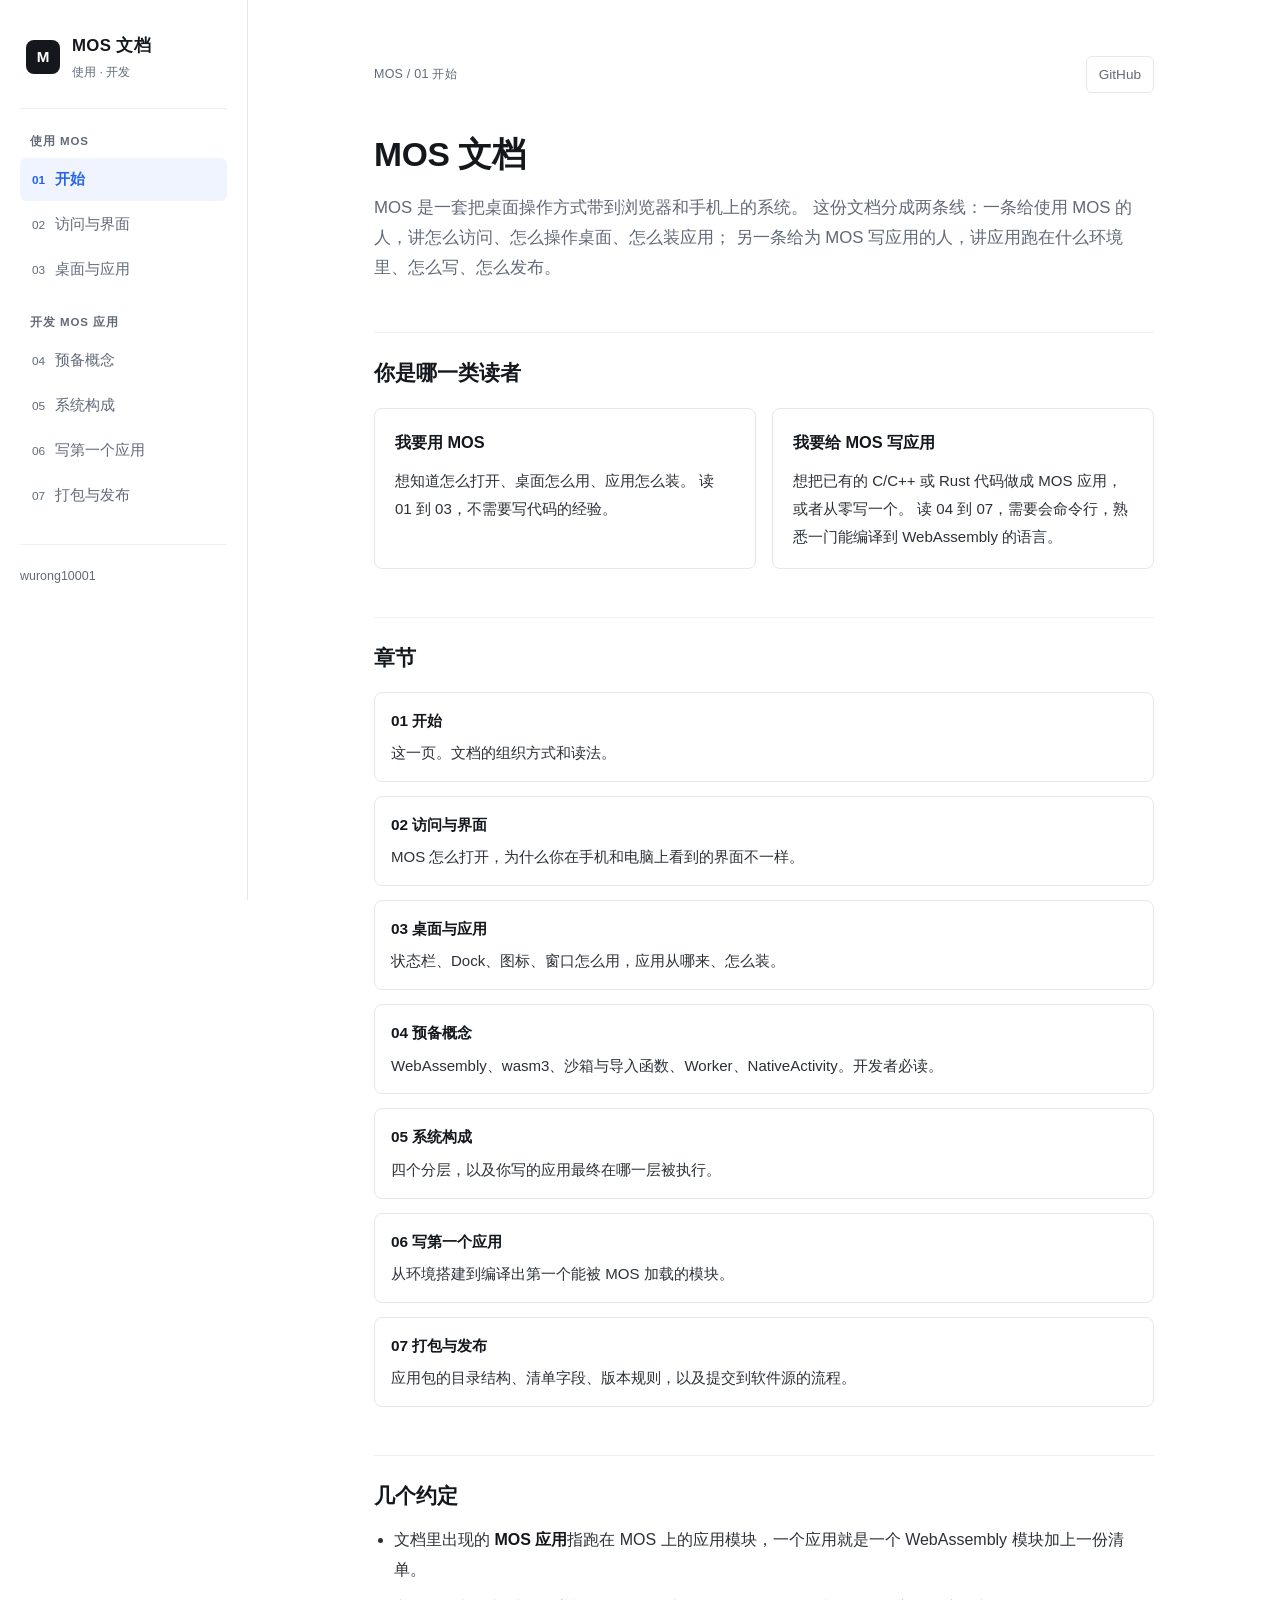
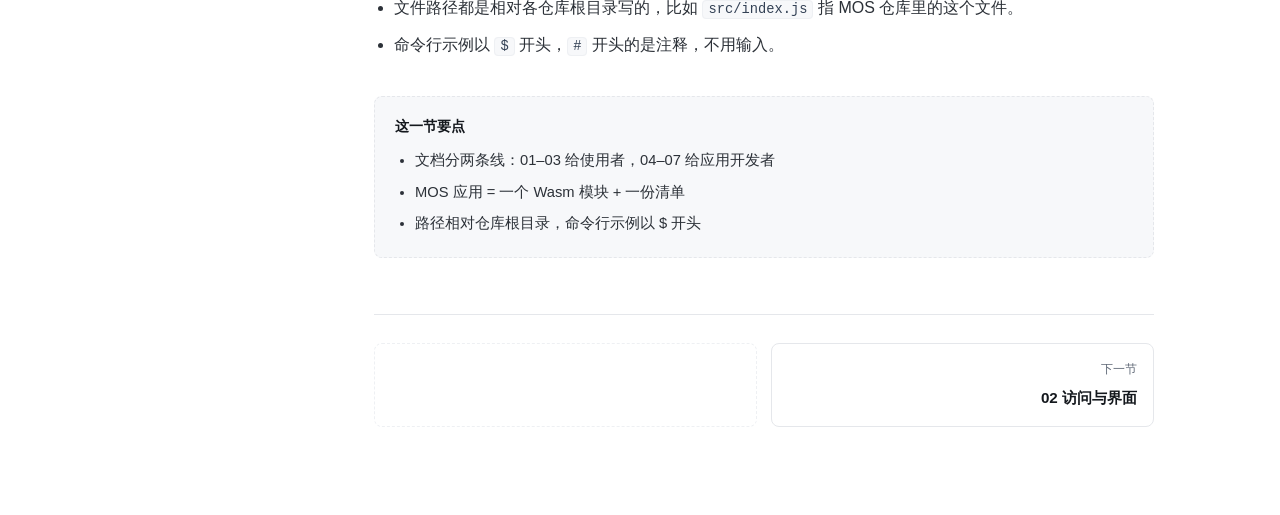
==== commit c1632cbd: "文档改为面向使用者与应用开发者两条线：新增访问与界面、桌面与应用、写第一个应用、打包与发布，移除项目现状章节" ====
--- a/index.html
+++ b/index.html
@@ -3,8 +3,8 @@
   <head>
     <meta charset="utf-8" />
     <meta name="viewport" content="width=device-width, initial-scale=1" />
-    <title>MOS 教程 · 开始</title>
-    <meta name="description" content="MOS 系统教程：从 Web 桌面入口、Android 原生宿主到 Wasm 运行时，按章节讲清楚这套系统是怎么搭起来的" />
+    <title>MOS 文档 · 开始</title>
+    <meta name="description" content="MOS 文档：使用 MOS 桌面的说明，以及为 MOS 开发应用的完整指南" />
     <link rel="stylesheet" href="./assets/style.css" />
   </head>
   <body>
@@ -13,18 +13,21 @@
         <div class="brand-wrap">
           <div class="brand-mark">M</div>
           <div>
-            <div class="brand-name">MOS 教程</div>
-            <div class="brand-subtitle">从入口读到运行时</div>
+            <div class="brand-name">MOS 文档</div>
+            <div class="brand-subtitle">使用 · 开发</div>
           </div>
         </div>
 
         <nav class="nav" aria-label="章节导航">
+          <div class="nav-group">使用 MOS</div>
           <a class="nav-item active" href="./index.html"><span class="nav-no">01</span>开始</a>
-          <a class="nav-item" href="./concepts.html"><span class="nav-no">02</span>预备概念</a>
-          <a class="nav-item" href="./architecture.html"><span class="nav-no">03</span>系统架构</a>
-          <a class="nav-item" href="./repos.html"><span class="nav-no">04</span>代码在哪</a>
-          <a class="nav-item" href="./development.html"><span class="nav-no">05</span>动手跑起来</a>
-          <a class="nav-item" href="./roadmap.html"><span class="nav-no">06</span>继续深入</a>
+          <a class="nav-item" href="./access.html"><span class="nav-no">02</span>访问与界面</a>
+          <a class="nav-item" href="./using.html"><span class="nav-no">03</span>桌面与应用</a>
+          <div class="nav-group">开发 MOS 应用</div>
+          <a class="nav-item" href="./concepts.html"><span class="nav-no">04</span>预备概念</a>
+          <a class="nav-item" href="./architecture.html"><span class="nav-no">05</span>系统构成</a>
+          <a class="nav-item" href="./appdev.html"><span class="nav-no">06</span>写第一个应用</a>
+          <a class="nav-item" href="./packaging.html"><span class="nav-no">07</span>打包与发布</a>
         </nav>
 
         <div class="sidebar-foot">
@@ -39,80 +42,91 @@
             <a class="header-action" href="https://github.com/wurong10001" target="_blank" rel="noreferrer">GitHub</a>
           </header>
 
-          <h1>MOS 教程</h1>
+          <h1>MOS 文档</h1>
 
           <p class="lead">
-            这套教程讲的是 MOS：一个想把桌面操作方式搬到浏览器和手机上的项目。
-            读完你会知道它的四个仓库各自负责什么、一次访问是怎么从浏览器走到界面的、
-            Android 那边怎么用 C++ 跑起一个 WebAssembly 模块，以及怎么把它跑起来自己改。
+            MOS 是一套把桌面操作方式带到浏览器和手机上的系统。
+            这份文档分成两条线：一条给使用 MOS 的人，讲怎么访问、怎么操作桌面、怎么装应用；
+            另一条给为 MOS 写应用的人，讲应用跑在什么环境里、怎么写、怎么发布。
           </p>
 
-          <h2>这套教程适合谁</h2>
-          <p>
-            如果你想看懂这个项目在干什么，或者想接手改它，按顺序读就行。
-            需要的基础不多：能读懂 JavaScript 和一点 C++，知道命令行怎么用。
-            没接触过 WebAssembly 也没关系，第 02 节专门讲。
-          </p>
-
-          <div class="callout">
-            <span class="label">先说清楚一件事</span>
-            <p>
-              MOS 现在是个原型。界面能看，Android 工程能编译，Wasm 能加载执行一个示例模块。
-              但桌面上点开图标没有真正的应用，也没有窗口管理。教程里会明确标出哪些是能跑的、哪些还没有，避免你按成品去理解它。
-            </p>
-          </div>
-
-          <h2>六个章节</h2>
+          <h2>你是哪一类读者</h2>
           <div class="card-grid two-col">
             <article class="card">
-              <h3>01 开始</h3>
-              <p>这一页。讲这套教程的结构和读法。</p>
+              <h3>我要用 MOS</h3>
+              <p>
+                想知道怎么打开、桌面怎么用、应用怎么装。
+                读 01 到 03，不需要写代码的经验。
+              </p>
             </article>
             <article class="card">
-              <h3>02 预备概念</h3>
-              <p>WebAssembly、wasm3、Cloudflare Worker、NativeActivity、NDK 分别是什么。已经懂的可以跳过。</p>
-            </article>
-            <article class="card">
-              <h3>03 系统架构</h3>
-              <p>四个分层怎么划的，一次请求走哪条路，现在哪些地方还没接上。</p>
-            </article>
-            <article class="card">
-              <h3>04 代码在哪</h3>
-              <p>四个仓库各放什么，每个仓库里应该先看哪个文件。</p>
-            </article>
-            <article class="card">
-              <h3>05 动手跑起来</h3>
-              <p>Web 端和 Android 端各自的构建命令、验证方法，以及一个容易踩的坑。</p>
-            </article>
-            <article class="card">
-              <h3>06 继续深入</h3>
-              <p>三个可以自己动手的练习，以及项目接下来的方向。</p>
+              <h3>我要给 MOS 写应用</h3>
+              <p>
+                想把已有的 C/C++ 或 Rust 代码做成 MOS 应用，或者从零写一个。
+                读 04 到 07，需要会命令行，熟悉一门能编译到 WebAssembly 的语言。
+              </p>
             </article>
           </div>
 
-          <h2>怎么读</h2>
-          <p>
-            第一次接触就按 01 到 06 顺序读，每节末尾有个小结，答不上来可以回头再看一遍。
-            只想快速上手，可以跳到 05，卡住了再回来补 02 和 03。
-          </p>
-          <p>
-            教程里提到的文件路径都是相对各仓库根目录的，比如 <code>src/index.js</code> 指的是 MOS 仓库里的这个文件。
-          </p>
+          <h2>章节</h2>
+          <div class="term-list">
+            <div class="term">
+              <span class="term-name">01 开始</span>
+              <p>这一页。文档的组织方式和读法。</p>
+            </div>
+            <div class="term">
+              <span class="term-name">02 访问与界面</span>
+              <p>MOS 怎么打开，为什么你在手机和电脑上看到的界面不一样。</p>
+            </div>
+            <div class="term">
+              <span class="term-name">03 桌面与应用</span>
+              <p>状态栏、Dock、图标、窗口怎么用，应用从哪来、怎么装。</p>
+            </div>
+            <div class="term">
+              <span class="term-name">04 预备概念</span>
+              <p>WebAssembly、wasm3、沙箱与导入函数、Worker、NativeActivity。开发者必读。</p>
+            </div>
+            <div class="term">
+              <span class="term-name">05 系统构成</span>
+              <p>四个分层，以及你写的应用最终在哪一层被执行。</p>
+            </div>
+            <div class="term">
+              <span class="term-name">06 写第一个应用</span>
+              <p>从环境搭建到编译出第一个能被 MOS 加载的模块。</p>
+            </div>
+            <div class="term">
+              <span class="term-name">07 打包与发布</span>
+              <p>应用包的目录结构、清单字段、版本规则，以及提交到软件源的流程。</p>
+            </div>
+          </div>
+
+          <h2>几个约定</h2>
+          <ul class="bullet-list">
+            <li>
+              文档里出现的 <strong>MOS 应用</strong>指跑在 MOS 上的应用模块，一个应用就是一个 WebAssembly 模块加上一份清单。
+            </li>
+            <li>
+              文件路径都是相对各仓库根目录写的，比如 <code>src/index.js</code> 指 MOS 仓库里的这个文件。
+            </li>
+            <li>
+              命令行示例以 <code>$</code> 开头，<code>#</code> 开头的是注释，不用输入。
+            </li>
+          </ul>
 
           <div class="check">
             <h3>这一节要点</h3>
             <ul>
-              <li>MOS 是原型，不是成品，教程会区分「能跑的」和「还没有的」</li>
-              <li>一共六个章节，按依赖顺序排，不是按时间排</li>
-              <li>需要的基础：JavaScript、一点 C++、命令行</li>
+              <li>文档分两条线：01–03 给使用者，04–07 给应用开发者</li>
+              <li>MOS 应用 = 一个 Wasm 模块 + 一份清单</li>
+              <li>路径相对仓库根目录，命令行示例以 $ 开头</li>
             </ul>
           </div>
 
           <nav class="pager">
             <div class="pager-empty"></div>
-            <a class="pager-item pager-next" href="./concepts.html">
+            <a class="pager-item pager-next" href="./access.html">
               <span>下一节</span>
-              <strong>02 预备概念</strong>
+              <strong>02 访问与界面</strong>
             </a>
           </nav>
         </div>
--- a/assets/style.css
+++ b/assets/style.css
@@ -82,8 +82,19 @@
 .nav {
   display: grid;
   gap: 2px;
-  margin-top: 22px;
-}
+  margin-top: 18px;
+}
+
+.nav-group {
+  margin: 18px 0 4px;
+  padding: 0 10px;
+  font-size: 0.72rem;
+  font-weight: 700;
+  color: var(--muted);
+  letter-spacing: 0.08em;
+}
+
+.nav-group:first-of-type { margin-top: 4px; }
 
 .nav-item {
   display: flex;
